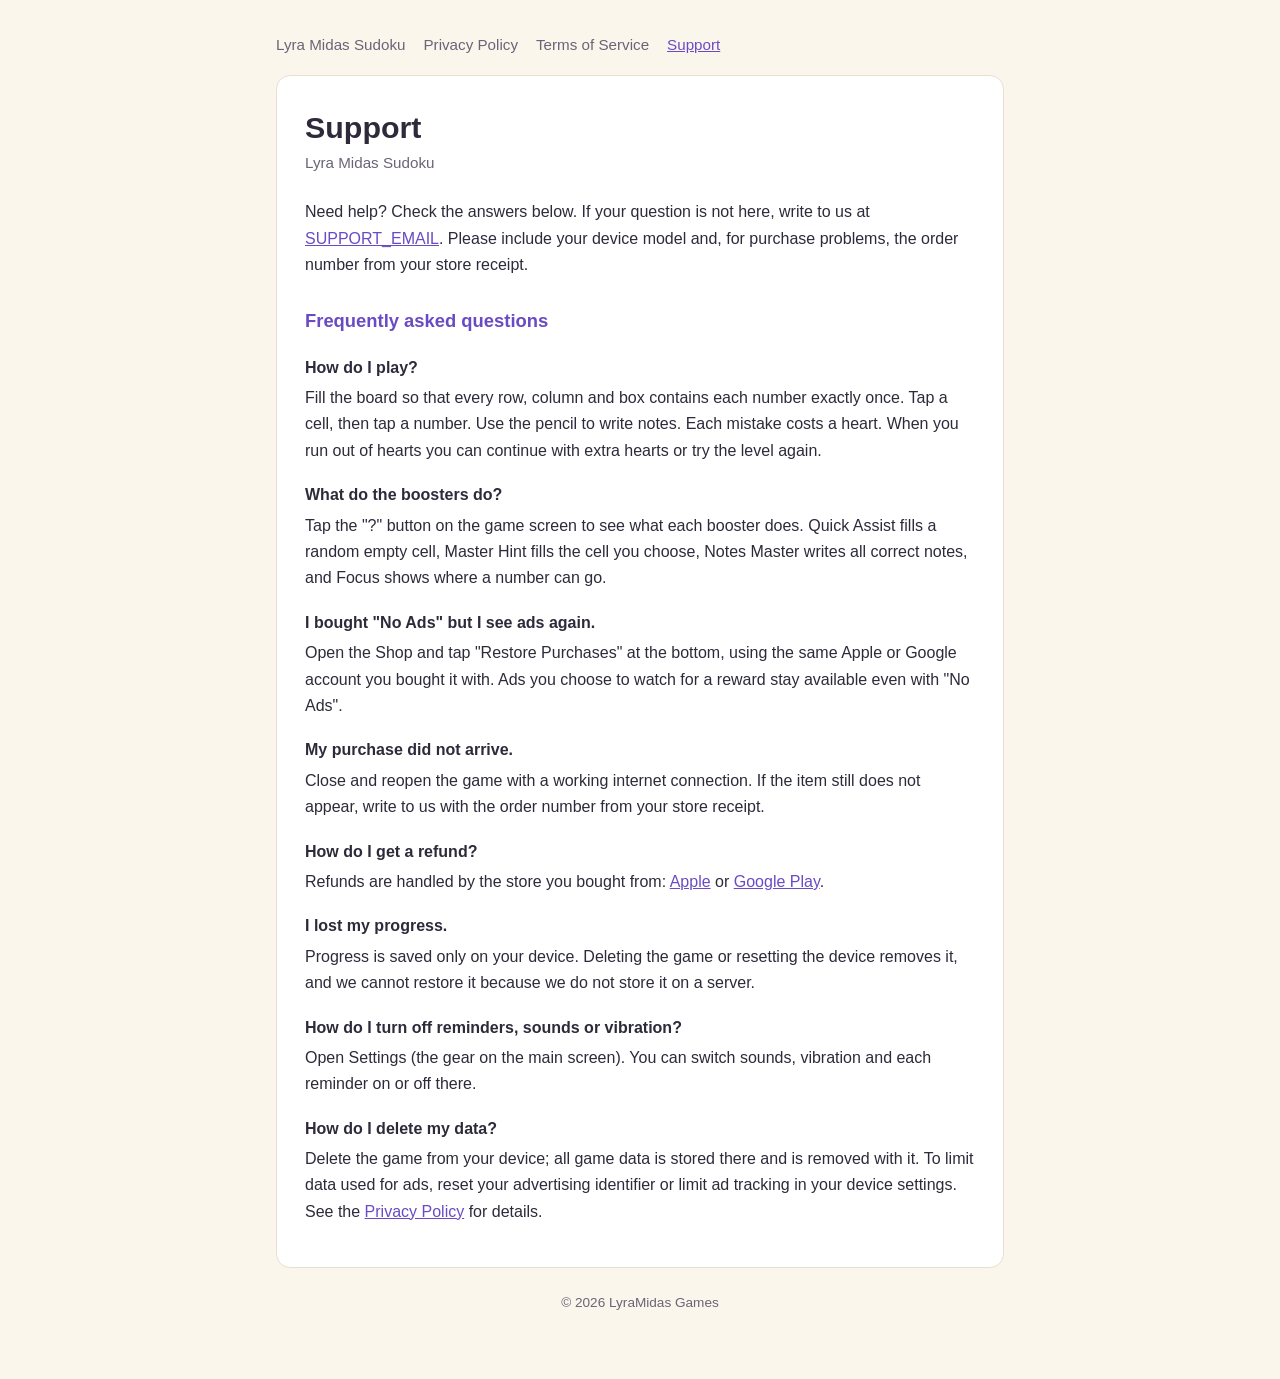
==== support.html @ ed334d9f "Add files via upload" ====
<!doctype html>
<html lang="en">
<head>
<meta charset="utf-8">
<meta name="viewport" content="width=device-width, initial-scale=1">
<title>Support – Lyra Midas Sudoku</title>
<meta name="description" content="Help and support for the mobile game Lyra Midas Sudoku by LyraMidas Games.">
<link rel="stylesheet" href="style.css">
</head>
<body>
<main>
<nav>
  <a href="index.html">Lyra Midas Sudoku</a>
  <a href="privacy-policy.html">Privacy Policy</a>
  <a href="terms-of-service.html">Terms of Service</a>
  <a href="support.html" aria-current="page">Support</a>
</nav>
<div class="card">
  <h1>Support</h1>
  <p class="meta">Lyra Midas Sudoku</p>

  <p>Need help? Check the answers below. If your question is not here, write to us at <a href="mailto:SUPPORT_EMAIL">SUPPORT_EMAIL</a>. Please include your device model and, for purchase problems, the order number from your store receipt.</p>

  <h2>Frequently asked questions</h2>

  <h3>How do I play?</h3>
  <p>Fill the board so that every row, column and box contains each number exactly once. Tap a cell, then tap a number. Use the pencil to write notes. Each mistake costs a heart. When you run out of hearts you can continue with extra hearts or try the level again.</p>

  <h3>What do the boosters do?</h3>
  <p>Tap the "?" button on the game screen to see what each booster does. Quick Assist fills a random empty cell, Master Hint fills the cell you choose, Notes Master writes all correct notes, and Focus shows where a number can go.</p>

  <h3>I bought "No Ads" but I see ads again.</h3>
  <p>Open the Shop and tap "Restore Purchases" at the bottom, using the same Apple or Google account you bought it with. Ads you choose to watch for a reward stay available even with "No Ads".</p>

  <h3>My purchase did not arrive.</h3>
  <p>Close and reopen the game with a working internet connection. If the item still does not appear, write to us with the order number from your store receipt.</p>

  <h3>How do I get a refund?</h3>
  <p>Refunds are handled by the store you bought from: <a href="https://reportaproblem.apple.com">Apple</a> or <a href="https://support.google.com/googleplay/answer/2479637">Google Play</a>.</p>

  <h3>I lost my progress.</h3>
  <p>Progress is saved only on your device. Deleting the game or resetting the device removes it, and we cannot restore it because we do not store it on a server.</p>

  <h3>How do I turn off reminders, sounds or vibration?</h3>
  <p>Open Settings (the gear on the main screen). You can switch sounds, vibration and each reminder on or off there.</p>

  <h3>How do I delete my data?</h3>
  <p>Delete the game from your device; all game data is stored there and is removed with it. To limit data used for ads, reset your advertising identifier or limit ad tracking in your device settings. See the <a href="privacy-policy.html">Privacy Policy</a> for details.</p>
</div>
<footer>© 2026 LyraMidas Games</footer>
</main>
</body>
</html>
---- style.css ----
:root {
  --bg: #fbf6ec; --card: #ffffff; --text: #2e2a3a; --muted: #6b6478;
  --accent: #6a4bc4; --rule: #e7dfcf;
}
@media (prefers-color-scheme: dark) {
  :root { --bg: #17141f; --card: #211d2c; --text: #ece8f4; --muted: #a59fb3; --accent: #b59cff; --rule: #343044; }
}
* { box-sizing: border-box; }
body {
  margin: 0; background: var(--bg); color: var(--text);
  font: 16px/1.65 -apple-system, BlinkMacSystemFont, "Segoe UI", Roboto, Helvetica, Arial, sans-serif;
}
main { max-width: 760px; margin: 0 auto; padding: 32px 16px 64px; }
nav { display: flex; flex-wrap: wrap; gap: 6px 18px; margin: 0 0 18px; font-size: .95rem; }
nav a { color: var(--muted); text-decoration: none; }
nav a:hover, nav a[aria-current="page"] { color: var(--accent); text-decoration: underline; }
.card { background: var(--card); border: 1px solid var(--rule); border-radius: 14px; padding: 32px 28px; }
h1 { font-size: 1.9rem; line-height: 1.25; margin: 0 0 4px; }
.meta { color: var(--muted); margin: 0 0 24px; font-size: .95rem; }
h2 { font-size: 1.15rem; margin: 28px 0 6px; color: var(--accent); }
h3 { font-size: 1rem; margin: 18px 0 4px; }
p, li { margin: 0 0 10px; }
ul { padding-left: 20px; margin: 0 0 10px; }
a { color: var(--accent); }
.links { list-style: none; padding: 0; }
.links li { margin: 0 0 12px; }
.links a { font-size: 1.1rem; font-weight: 600; }
.links span { display: block; color: var(--muted); font-size: .95rem; }
footer { color: var(--muted); font-size: .85rem; text-align: center; margin-top: 24px; }
@media (max-width: 480px) { .card { padding: 24px 18px; } h1 { font-size: 1.55rem; } }
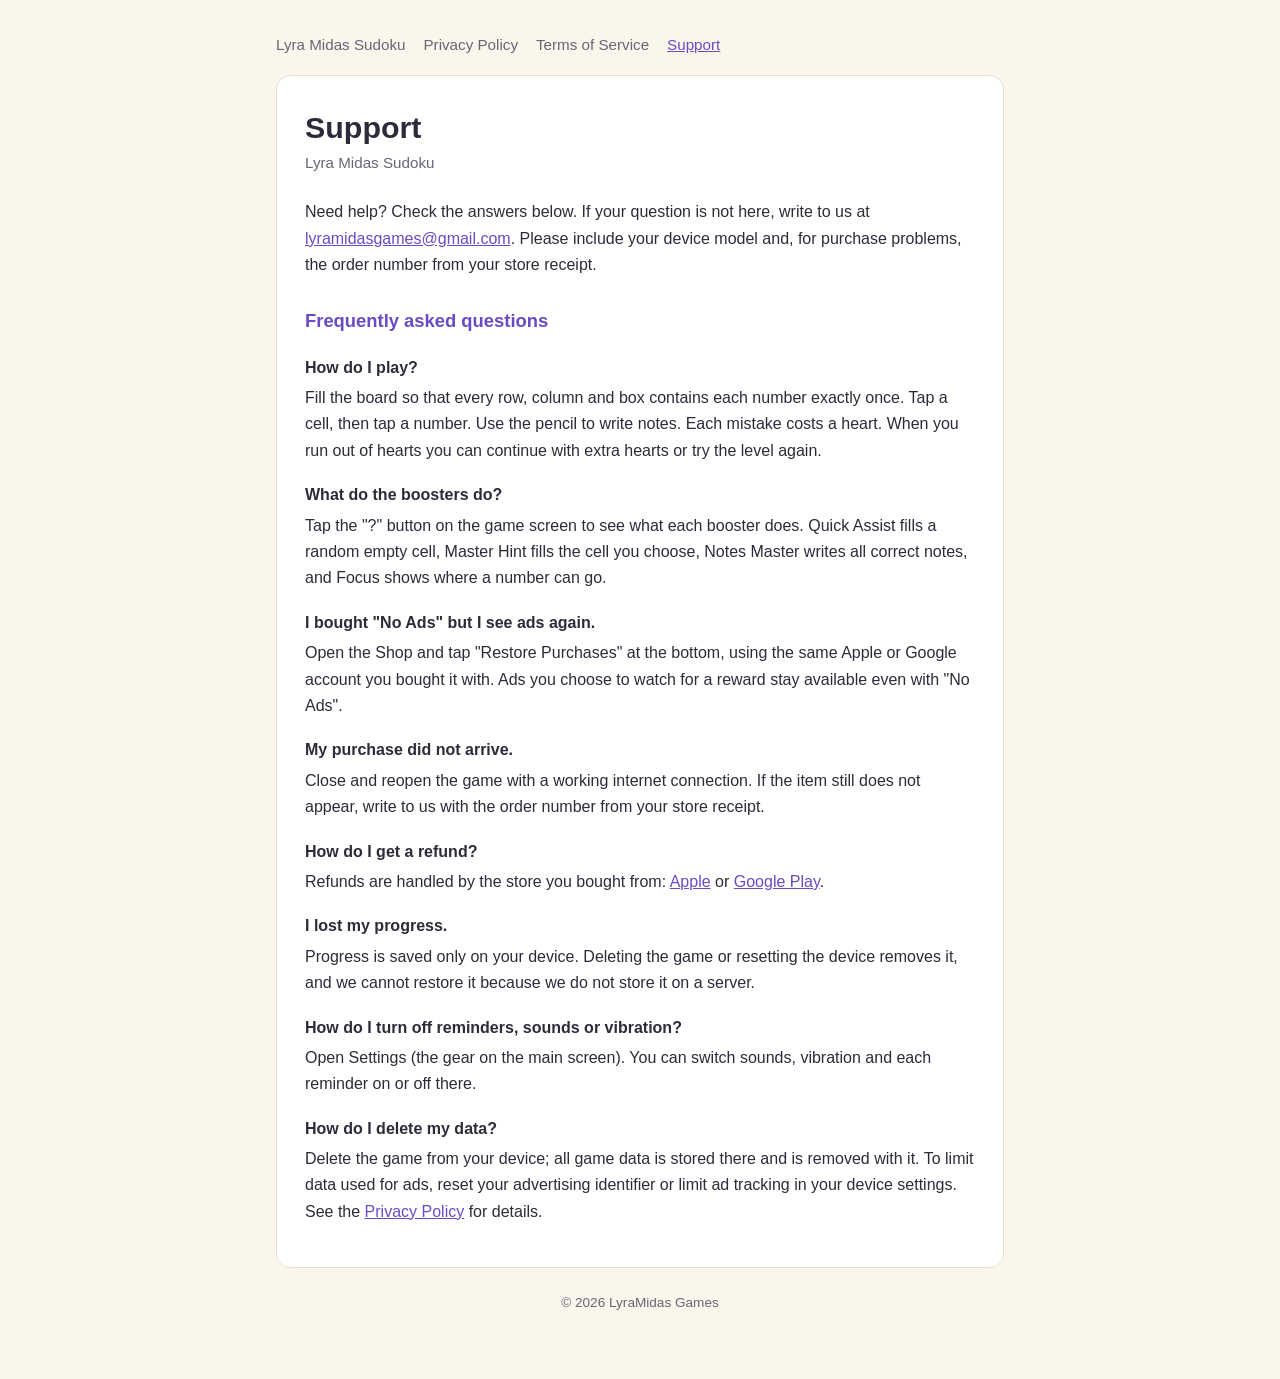
==== commit cca41fb4: "Update support.html" ====
--- a/support.html
+++ b/support.html
@@ -19,7 +19,7 @@
   <h1>Support</h1>
   <p class="meta">Lyra Midas Sudoku</p>
 
-  <p>Need help? Check the answers below. If your question is not here, write to us at <a href="mailto:SUPPORT_EMAIL">SUPPORT_EMAIL</a>. Please include your device model and, for purchase problems, the order number from your store receipt.</p>
+  <p>Need help? Check the answers below. If your question is not here, write to us at <a href="mailto:lyramidasgames@gmail.com">lyramidasgames@gmail.com</a>. Please include your device model and, for purchase problems, the order number from your store receipt.</p>
 
   <h2>Frequently asked questions</h2>
 
